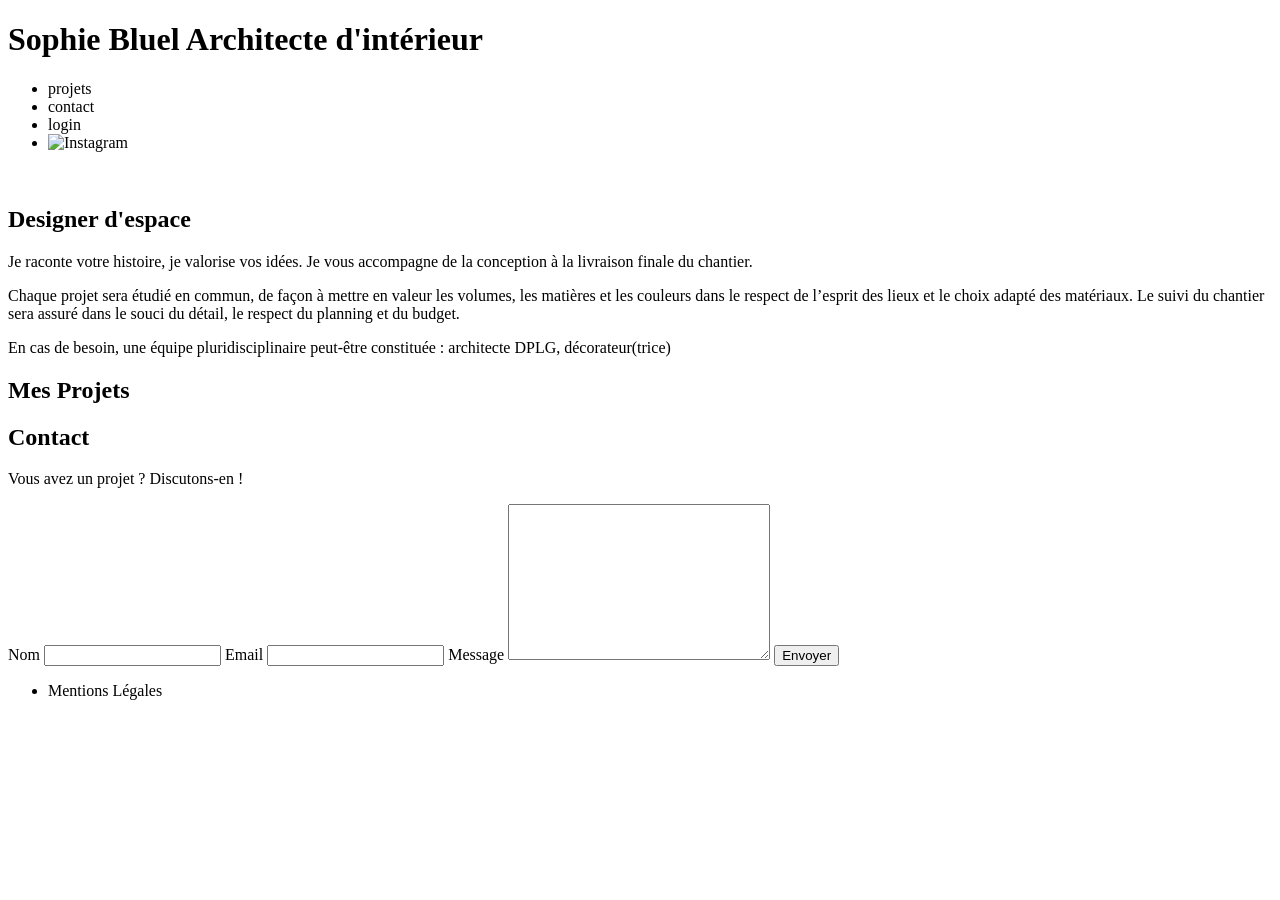
==== FrontEnd/index.html @ a071cd99 "feat:add de dynamic feature to upload new pics on the web site" ====
<!DOCTYPE html>
<html lang="fr">
<head>
	<meta charset="UTF-8">
	<title>Sophie Bluel - Architecte d'intérieur</title>
	<meta name="viewport" content="width=device-width, initial-scale=1.0">
	<link rel="preconnect" href="https://fonts.googleapis.com">
	<link rel="preconnect" href="https://fonts.gstatic.com" crossorigin>
	<link href="https://fonts.googleapis.com/css2?family=Syne:wght@700;800&family=Work+Sans&display=swap" rel="stylesheet">
	<meta name="description" content="">
	<link rel="stylesheet" href="./assets/style.css">
	<script src="./assets/scripts/scripts.js" type="module"></script>
</head>
<body>
<header>
	<h1>Sophie Bluel <span>Architecte d'intérieur</span></h1>
	<nav>
		<ul>
			<li>projets</li>
			<li>contact</li>
			<li>login</li>
			<li><img src="./assets/icons/instagram.png" alt="Instagram"></li>
		</ul>
	</nav>
</header>
<main>
	<section id="introduction">
		<figure>
			<img src="./assets/images/sophie-bluel.png" alt="">
		</figure>
		<article>
			<h2>Designer d'espace</h2>
			<p>Je raconte votre histoire, je valorise vos idées. Je vous accompagne de la conception à la livraison finale du chantier.</p>
			<p>Chaque projet sera étudié en commun, de façon à mettre en valeur les volumes, les matières et les couleurs dans le respect de l’esprit des lieux et le choix adapté des matériaux. Le suivi du chantier sera assuré dans le souci du détail, le respect du planning et du budget.</p>
			<p>En cas de besoin, une équipe pluridisciplinaire peut-être constituée : architecte DPLG, décorateur(trice)</p>
		</article>
	</section>
	<section id="portfolio">
		<h2>Mes Projets</h2>
		<div class="gallery">
		</div>
	</section>
	<section id="contact">
		<h2>Contact</h2>
		<p>Vous avez un projet ? Discutons-en !</p>
		<form action="#" method="post">
			<label for="name">Nom</label>
			<input type="text" name="name" id="name">
			<label for="email">Email</label>
			<input type="email" name="email" id="email">
			<label for="message">Message</label>
			<textarea name="message" id="message" cols="30" rows="10"></textarea>
			<input type="submit" value="Envoyer">
		</form>
	</section>
</main>

<footer>
	<nav>
		<ul>
			<li>Mentions Légales</li>
		</ul>
	</nav>
</footer>
</body>
</html>
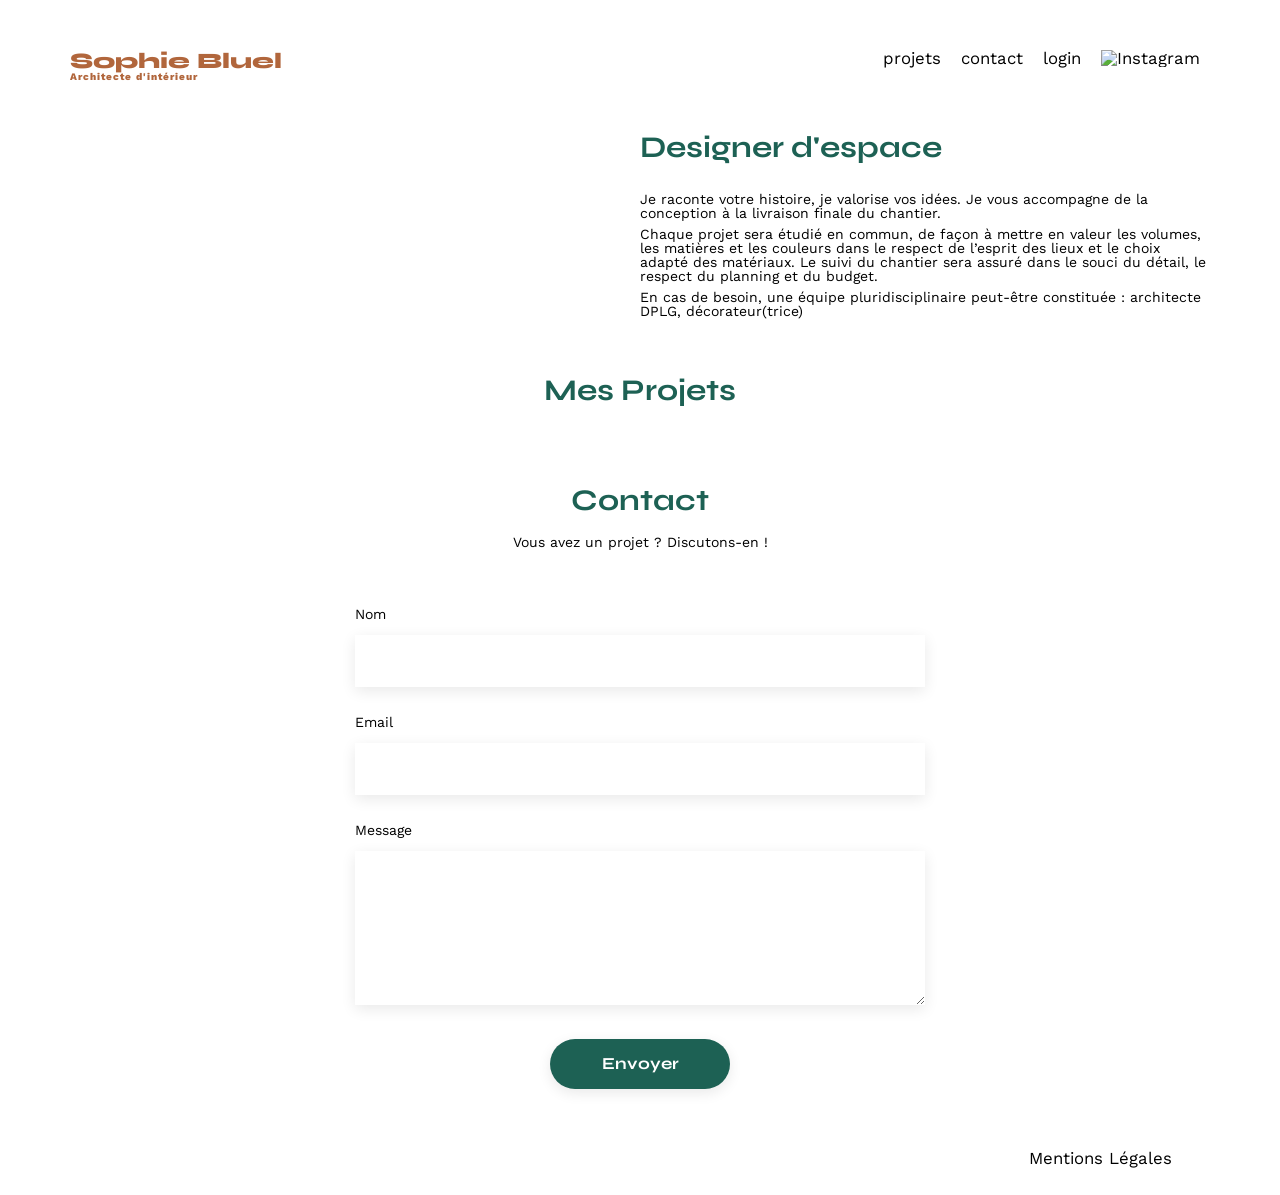
==== commit 8b630896: "feat: add the login page + fix css and html for login li" ====
--- a/FrontEnd/index.html
+++ b/FrontEnd/index.html
@@ -18,7 +18,7 @@
 		<ul>
 			<li>projets</li>
 			<li>contact</li>
-			<li>login</li>
+			<li> <a href="login.html" >login</a></li>
 			<li><img src="./assets/icons/instagram.png" alt="Instagram"></li>
 		</ul>
 	</nav>
--- a/FrontEnd/assets/style.css
+++ b/FrontEnd/assets/style.css
@@ -0,0 +1,255 @@
+/* http://meyerweb.com/eric/tools/css/reset/
+   v2.0 | 20110126
+   License: none (public domain)
+*/
+
+html, body, div, span, applet, object, iframe,
+h1, h2, h3, h4, h5, h6, p, blockquote, pre,
+a, abbr, acronym, address, big, cite, code,
+del, dfn, em, img, ins, kbd, q, s, samp,
+small, strike, strong, sub, sup, tt, var,
+b, u, i, center,
+dl, dt, dd, ol, ul, li,
+fieldset, form, label, legend,
+table, caption, tbody, tfoot, thead, tr, th, td,
+article, aside, canvas, details, embed,
+figure, figcaption, footer, header, hgroup,
+menu, nav, output, ruby, section, summary,
+time, mark, audio, video {
+	margin: 0;
+	padding: 0;
+	border: 0;
+	font-size: 100%;
+	font: inherit;
+	vertical-align: baseline;
+}
+/* HTML5 display-role reset for older browsers */
+article, aside, details, figcaption, figure,
+footer, header, hgroup, menu, nav, section {
+	display: block;
+}
+body {
+	line-height: 1;
+}
+ol, ul {
+	list-style: none;
+}
+blockquote, q {
+	quotes: none;
+}
+blockquote:before, blockquote:after,
+q:before, q:after {
+	content: '';
+	content: none;
+}
+table {
+	border-collapse: collapse;
+	border-spacing: 0;
+}
+/** end reset css**/
+body {
+	max-width: 1140px;
+	margin:auto;
+	font-family: 'Work Sans' ;
+	font-size: 14px;
+}
+header {
+	display: flex;
+	justify-content: space-between;
+	margin: 50px 0
+}
+section {
+	margin: 50px 0
+}
+
+h1{
+	display: flex;
+	flex-direction: column;
+	font-family: 'Syne';
+	font-size: 22px;
+	font-weight: 800;
+	color: #B1663C
+}
+
+h1 > span {
+	font-family: 'Work Sans';
+	font-size:10px;
+	letter-spacing: 0.1em;
+;
+}
+
+h2{
+	font-family: 'Syne';
+	font-weight: 700;
+	font-size: 30px;
+	color: #1D6154
+}
+nav ul {
+	display: flex;
+	align-items: center;
+	list-style-type: none;
+
+}
+nav li {
+	padding: 0 10px;
+	font-size: 1.2em;
+}
+nav a {
+    color: inherit; 
+    text-decoration: none; 
+    font-size: inherit; 
+    font-family: inherit; 
+}
+li:hover, nav a:hover {
+	color: #B1663C;
+}
+#introduction {
+	display: flex;
+	align-items: center;
+}
+#introduction figure {
+	flex: 1
+}
+#introduction img {
+	display: block;
+	margin: auto;
+	width: 80%;
+}
+
+#introduction article {
+	flex: 1
+}
+#introduction h2 {
+	margin-bottom: 1em;
+}
+
+#introduction p {
+	margin-bottom: 0.5em;
+}
+#portfolio h2 {
+	text-align: center;
+	margin-bottom: 1em;
+}
+.gallery {
+	width: 100%;
+	display: grid;
+	grid-template-columns: 1fr 1fr 1fr;
+	grid-column-gap: 20px;
+	grid-row-gap: 20px;
+}
+
+.gallery img {
+	width: 100%;
+
+}
+#contact {
+	width: 50%;
+margin: auto;
+}
+#contact > * {
+	text-align: center;
+
+}
+#contact h2{
+	margin-bottom: 20px;
+}
+#contact form {
+	text-align: left;
+	margin-top:30px;
+	display: flex;
+	flex-direction: column;
+}
+
+#contact input {
+	height: 50px;
+	font-size: 1.2em;
+	border: none;
+	box-shadow: 0px 4px 14px rgba(0, 0, 0, 0.09);
+}
+#contact label {
+	margin: 2em 0 1em 0;
+}
+#contact textarea {
+	border: none;
+	box-shadow: 0px 4px 14px rgba(0, 0, 0, 0.09);
+}
+
+input[type="submit"]{
+	font-family: 'Syne';
+	font-weight: 700;
+	color: white;
+	background-color: #1D6154;
+	margin : 2em auto ;
+	width: 180px;
+	text-align: center;
+	border-radius: 60px ;
+}
+
+footer nav ul {
+	display: flex;
+	justify-content: flex-end;
+	margin: 2em
+}
+
+ /********* Filtres ********/
+ .listeFilter {
+	display: flex;
+	justify-content: center;
+	padding-top: 3%;
+	padding-bottom: 4%;
+ }
+
+ .btnFilter {
+	padding: 1% 2% 1% 2%;
+	margin-left: 1%;
+	font-size: 18px;
+	color: #1D6154;
+	font-family: 'Syne';
+	border: 1px solid #1D6154;
+	border-radius: 30px;
+ }
+
+ .btnFilter:hover {
+	color: #1D6154;
+ }
+
+ .btnFilter:active {
+	color: white;
+	background-color: #1D6154;
+ }
+
+ /****** Login Page *******/
+
+ #login {
+	width: 50%;
+margin: auto;
+}
+#login > * {
+	text-align: center;
+
+}
+#login h2{
+	margin-bottom: 20px;
+}
+#login form {
+	text-align: left;
+	margin-top:30px;
+	display: flex;
+	flex-direction: column;
+}
+
+#login input {
+	height: 50px;
+	font-size: 1.2em;
+	border: none;
+	box-shadow: 0px 4px 14px rgba(0, 0, 0, 0.09);
+}
+#login label {
+	margin: 2em 0 1em 0;
+}
+#login p  a{
+	color: black;
+}
+ .footerLogin {
+	margin-top: 25%;
+ }
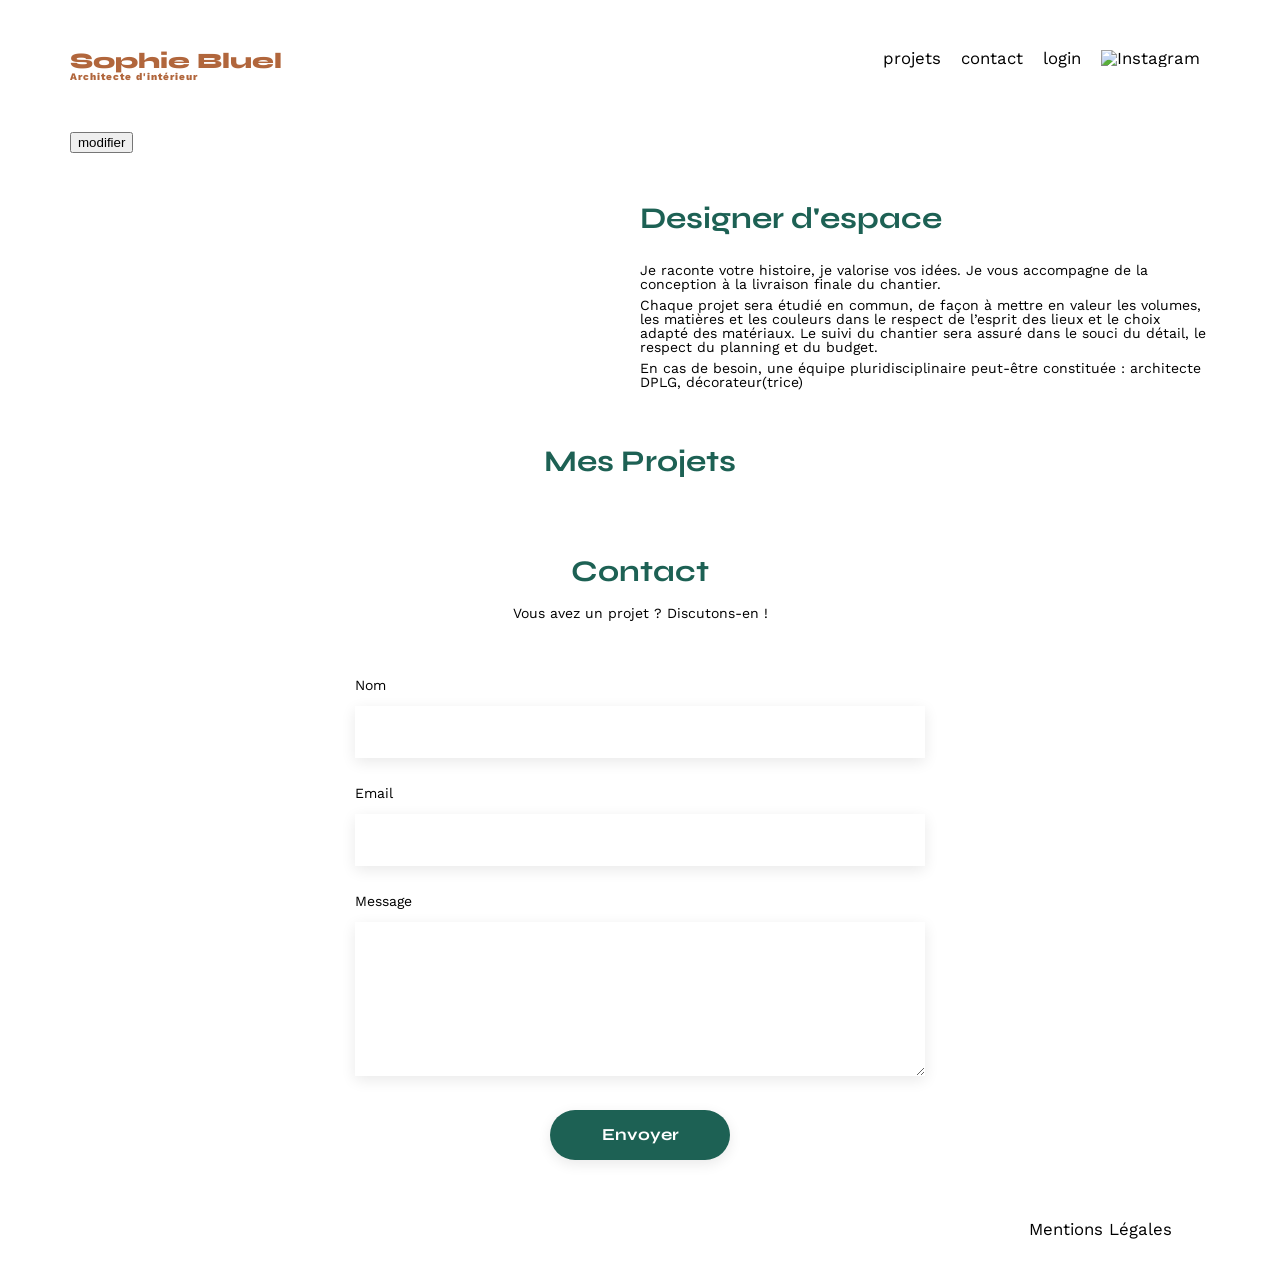
==== commit 120508a4: "fix: filter all element by category" ====
--- a/FrontEnd/index.html
+++ b/FrontEnd/index.html
@@ -24,6 +24,7 @@
 	</nav>
 </header>
 <main>
+	<button id="openModal" >modifier</button>
 	<section id="introduction">
 		<figure>
 			<img src="./assets/images/sophie-bluel.png" alt="">
--- a/FrontEnd/assets/style.css
+++ b/FrontEnd/assets/style.css
@@ -252,4 +252,14 @@
 }
  .footerLogin {
 	margin-top: 25%;
+ }
+
+ /****** Error message login *******/
+
+ .error-message {
+	display: flex;
+	justify-content: center;
+	color: red;
+	font-size: 15px;
+	margin-bottom: 3%;
  }
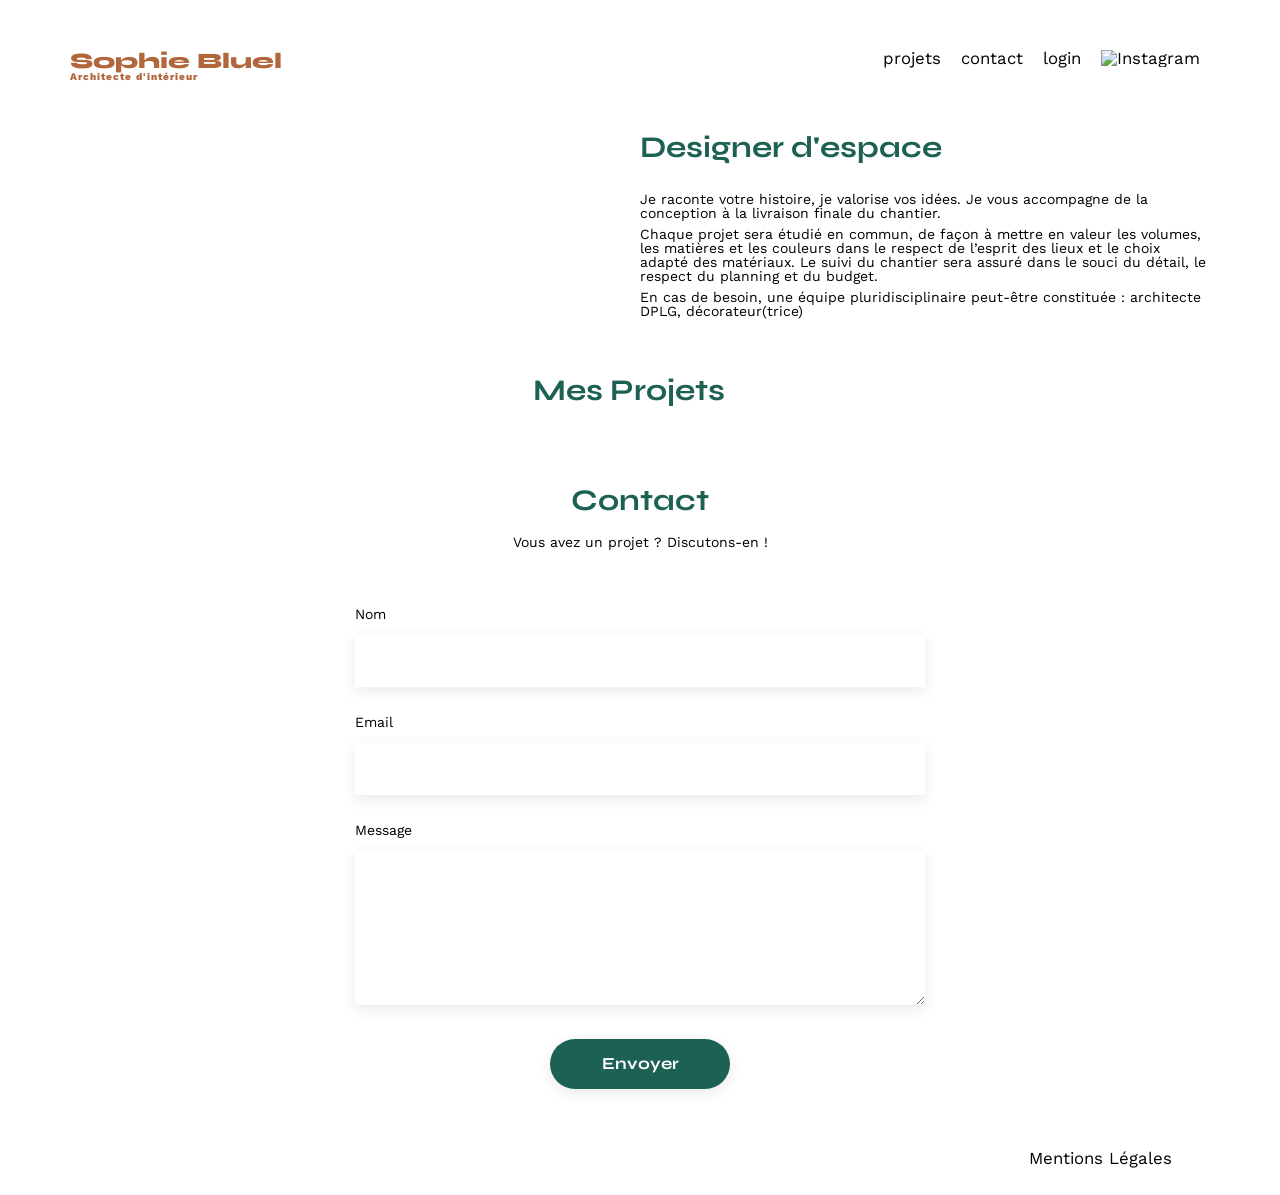
==== commit 0d77a762: "feat: css and disposition of the editor mode" ====
--- a/FrontEnd/index.html
+++ b/FrontEnd/index.html
@@ -7,6 +7,7 @@
 	<link rel="preconnect" href="https://fonts.googleapis.com">
 	<link rel="preconnect" href="https://fonts.gstatic.com" crossorigin>
 	<link href="https://fonts.googleapis.com/css2?family=Syne:wght@700;800&family=Work+Sans&display=swap" rel="stylesheet">
+	<link rel="stylesheet" href="https://cdnjs.cloudflare.com/ajax/libs/font-awesome/6.0.0-beta3/css/all.min.css">
 	<meta name="description" content="">
 	<link rel="stylesheet" href="./assets/style.css">
 	<script src="./assets/scripts/scripts.js" type="module"></script>
@@ -18,13 +19,12 @@
 		<ul>
 			<li>projets</li>
 			<li>contact</li>
-			<li> <a href="login.html" >login</a></li>
+			<li> <a href="login.html" class="btn-login">login</a></li>
 			<li><img src="./assets/icons/instagram.png" alt="Instagram"></li>
 		</ul>
 	</nav>
 </header>
 <main>
-	<button id="openModal" >modifier</button>
 	<section id="introduction">
 		<figure>
 			<img src="./assets/images/sophie-bluel.png" alt="">
@@ -37,7 +37,12 @@
 		</article>
 	</section>
 	<section id="portfolio">
-		<h2>Mes Projets</h2>
+		<div class="top-portfolio">
+			<h2>Mes Projets</h2>
+			<button id="openModal" aria-hidden="true" style="display: none;"> 
+				<i class="fa-regular fa-pen-to-square"></i>modifier
+			</button>
+		</div>
 		<div class="gallery">
 		</div>
 	</section>
--- a/FrontEnd/assets/style.css
+++ b/FrontEnd/assets/style.css
@@ -262,4 +262,238 @@
 	color: red;
 	font-size: 15px;
 	margin-bottom: 3%;
- }+ }
+
+ /****** Modal ******/
+
+ .custom-modal-backdrop {
+	position: fixed;
+	display: flex;
+	justify-content: center;
+	align-items: center;
+	top: 0;
+	left: 0;
+	height: 100%;
+	width: 100%;
+	background: rgba(0, 0, 0, 0.3);
+ }
+
+ .modal-wrapper, .modal2 {
+	position: absolute;
+	display: flex;
+	flex-direction: column;
+	align-items: center;
+	background-color: white;
+	width: 30%;
+	height: 60%;
+	padding: 5%;
+	border-radius: 10px;
+	padding-bottom: 2%;
+ }
+
+ .title-modal{
+	color: black;
+	font-family: 'Syne';
+	margin-bottom: 7%;
+
+ }
+ .figure {
+	position: relative;
+	margin: 0;
+	padding: 2%;
+}
+ .figure img {
+	height:100px;
+	width: 80px;
+ }
+
+ .gallery-modal {
+	overflow-y: auto;
+	width: 90%;
+	height: 70%;
+	display: grid;
+	grid-template-columns: repeat(5, 1fr);
+	grid-auto-rows: 100px;
+	grid-column-gap: 7px;
+	grid-row-gap: 20px;
+ }
+
+.fa-trash-can {
+	position: absolute;
+	z-index: 1;
+	top: 7px;
+	right:7px;
+	border: solid #000 5px;
+	border-radius: 5px;
+	color: white;
+	background-color: black;
+}
+
+.modal-wrapper hr {
+	width: 80%;
+	border: solid 1px #b3b3b3;
+	margin-top: 5%;
+	margin-bottom: 2%;
+	text-align: end;
+}
+
+.modal-btn {
+	font-family: 'Syne';
+	font-weight: 700;
+	font-size: 15px;
+	color: white;
+	background-color: #1D6154;
+	margin-top: 5%;
+	margin-bottom: 0;
+	width: 190px;
+	text-align: center;
+	border: 12px solid #1D6154;
+	border-radius: 30px ;
+}
+.fa-xmark {
+	position: absolute;
+	right: 25px;
+	top:25px;
+	font-size: 20px;
+}
+
+.cursor-pointer {
+    cursor: pointer;
+}
+/***** Modal 2 add works ******/
+
+.fa-arrow-left {
+	position: absolute;
+	left: 25px;
+	top:25px;
+	font-size: 20px;
+
+}
+#form-add {
+	width: 100%;
+	height: 100%;
+	text-align: center;
+}
+
+.label-add {
+	width: 100%;
+	height: 170px;
+	display: flex;
+	flex-direction: column;
+	align-items: center;
+	justify-content: center;
+	gap:5px;
+	background-color: #E8F1F6;
+	border-radius: 4px;
+	overflow: hidden;
+}
+.label-add .img-upload {
+	display: none;
+	object-fit: cover;
+	height: 100%;
+}
+
+.label-add .icon-image {
+	font-size: 80px;
+	color: #b9c5cc;
+}
+#form-add .label-input-add {
+	padding: 10px 35px;
+	background-color: #b9c5cc;
+	border-radius: 30px;
+	color: #306685;
+}
+
+#form-add #input-add {
+	display: none;
+}
+#form-add .info-add {
+	font-family: "Work Sans";
+	font-size:10px;
+}
+#form-add .div-input label {
+	display: flex;
+	flex-direction: column;
+	text-align: left;
+	margin: 25px 0 10px 0;
+	font-size: 15px;
+}
+
+.div-input #input-title, .div-input #select-category {
+	height: 50px;
+	box-shadow: 0px 4px 14px rgba(0, 0, 0, 0.09);
+	border: none;
+	text-align: center;
+	width:100%;
+	font-family: 'Syne';
+}
+.div-input .submit-btn {
+	font-family: 'Syne';
+	font-weight: 700;
+	font-size: 15px;
+	color: white;
+	background-color: #A7A7A7;
+	margin-top: 5%;
+	margin-bottom: 0;
+	width: 190px;
+	text-align: center;
+	border: 12px solid #A7A7A7;
+	border-radius: 30px ;
+	margin-bottom: 5%;
+}
+
+.modal2 .div-input .separration-bar {
+	width: 80%;
+	border: solid 1px #b3b3b3;
+	margin-top: 10% !important;
+	margin-bottom: 5% !important;
+}
+#select-category {
+	margin-bottom: 7%;
+}
+#form-add .label-input-add:hover, .fa-arrow-left:hover, .fa-xmark:hover, #select-category:hover, #input-submit:hover, .fa-trash-can:hover, .modal-btn:hover {
+	cursor: pointer;
+} 
+
+/******* Edition mode ******/
+.black-header {
+	background-color: #000;
+	height: 50px;
+	display: flex;
+	align-items: center;
+	justify-content: center;
+}
+
+.edit-btn  {
+	display: flex;
+	justify-content: center;
+	color: white;
+	font-size: 16px;
+	width: 100%;
+}
+
+.edit-btn .fa-pen-to-square {
+	margin-right: 1%;
+}
+
+.top-portfolio {
+	display: flex;
+	justify-content: center;
+}
+
+#openModal {
+    display: inline; 
+    border: none; 
+    background: none; 
+    color: inherit; 
+    font: inherit; 
+    cursor: pointer; 
+	padding-top: 1%;
+    padding-left: 0;
+}
+#openModal .fa-pen-to-square {
+    margin-right: 7%; 
+}
+.top-portfolio h2 {
+	margin-right: 2%;
+}
